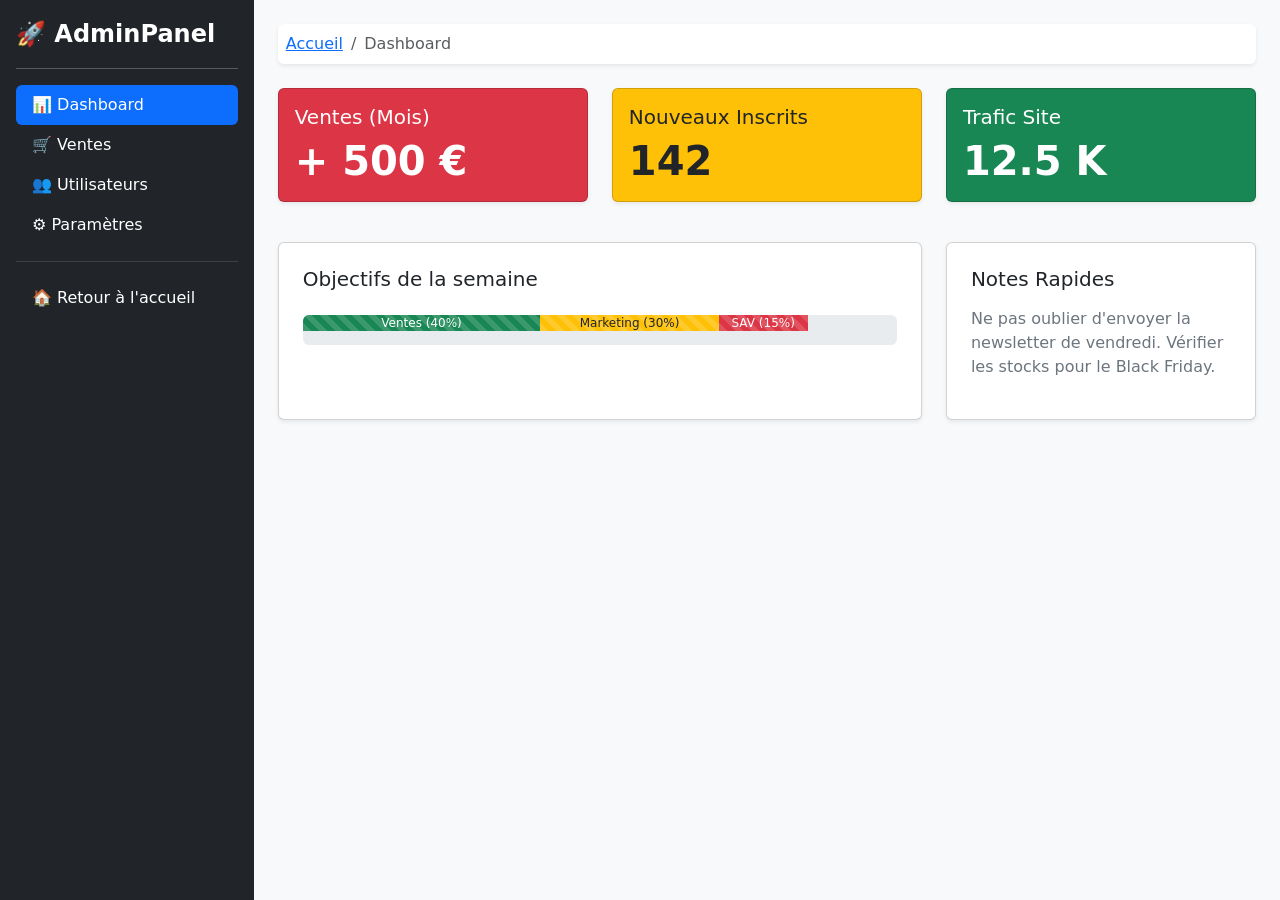
==== bootstrap.html @ 1b38f9be "TP - Fil Rouge J4" ====
<!doctype html>
<html lang="fr">
  <head>
    <meta charset="UTF-8" />
    <meta name="viewport" content="width=device-width, initial-scale=1.0" />
    <title>Admin Dashboard Pro</title>
    <link
      href="https://cdn.jsdelivr.net/npm/bootstrap@5.3.0/dist/css/bootstrap.min.css"
      rel="stylesheet"
    />
    <style>
      /* Style spécifique pour la sidebar sur PC et Mobile */
      .sidebar {
        width: 280px;
        min-height: 100vh;
      }
      .nav-link.active {
        background-color: #0d6efd !important;
      }
      .nav-link:hover {
        background-color: rgba(255, 255, 255, 0.1);
      }
      /* Sur mobile, la sidebar passe au-dessus et prend 100% */
      @media screen and (max-width: 768px) {
        .sidebar {
          width: 100%;
          min-height: auto;
        }
      }
      .avatar {
        width: 50px;
        height: 50px;
        object-fit: cover;
        border-radius: 50%;
      }
    </style>
  </head>
  <body>
    <div class="d-flex flex-column flex-md-row min-vh-100 bg-light">
      <nav class="sidebar bg-dark text-white p-3 d-flex flex-column">
        <a
          href="#"
          class="d-flex align-items-center mb-3 mb-md-0 me-md-auto text-white text-decoration-none"
        >
          <span class="fs-4 fw-bold">🚀 AdminPanel</span>
        </a>
        <hr />
        <ul
          class="nav nav-pills flex-column mb-auto"
          id="pills-tab"
          role="tablist"
        >
          <li class="nav-item" role="presentation">
            <button
              class="nav-link text-white active w-100 text-start"
              id="pills-dashboard-tab"
              data-bs-toggle="pill"
              data-bs-target="#pills-dashboard"
              type="button"
              role="tab"
              aria-controls="pills-dashboard"
              aria-selected="true"
            >
              📊 Dashboard
            </button>
          </li>
          <li class="nav-item" role="presentation">
            <button
              class="nav-link text-white w-100 text-start"
              id="pills-ventes-tab"
              data-bs-toggle="pill"
              data-bs-target="#pills-ventes"
              type="button"
              role="tab"
              aria-controls="pills-ventes"
              aria-selected="false"
            >
              🛒 Ventes
            </button>
          </li>
          <li class="nav-item" role="presentation">
            <button
              class="nav-link text-white w-100 text-start"
              id="pills-utilisateurs-tab"
              data-bs-toggle="pill"
              data-bs-target="#pills-utilisateurs"
              type="button"
              role="tab"
              aria-controls="pills-utilisateurs"
              aria-selected="false"
            >
              👥 Utilisateurs
            </button>
          </li>
          <li class="nav-item" role="presentation">
            <button
              class="nav-link text-white w-100 text-start"
              id="pills-parametres-tab"
              data-bs-toggle="pill"
              data-bs-target="#pills-parametres"
              type="button"
              role="tab"
              aria-controls="pills-parametres"
              aria-selected="false"
            >
              ⚙️ Paramètres
            </button>
          </li>
          </li>
          
          <hr class="text-white-50"> 

          <li class="nav-item">
            <a href="accueil.html" class="nav-link text-white w-100 text-start">
              🏠 Retour à l'accueil
            </a>
          </li>
        </ul>
      </nav>

      <main class="flex-grow-1 p-4 tab-content" id="pills-tabContent">
        <div
          class="tab-pane fade show active"
          id="pills-dashboard"
          role="tabpanel"
          aria-labelledby="pills-dashboard-tab"
        >
          <nav aria-label="breadcrumb">
            <ol class="breadcrumb bg-white p-2 rounded shadow-sm">
              <li class="breadcrumb-item"><a href="#">Accueil</a></li>
              <li class="breadcrumb-item active" aria-current="page">
                Dashboard
              </li>
            </ol>
          </nav>

          <div class="row mt-4">
            <div class="col-md-4 mb-3">
              <div class="card text-white bg-danger shadow-sm h-100">
                <div class="card-body">
                  <h5 class="card-title">Ventes (Mois)</h5>
                  <p class="card-text display-6 fw-bold">+ 500 €</p>
                </div>
              </div>
            </div>
            <div class="col-md-4 mb-3">
              <div class="card text-dark bg-warning shadow-sm h-100">
                <div class="card-body">
                  <h5 class="card-title">Nouveaux Inscrits</h5>
                  <p class="card-text display-6 fw-bold">142</p>
                </div>
              </div>
            </div>
            <div class="col-md-4 mb-3">
              <div class="card text-white bg-success shadow-sm h-100">
                <div class="card-body">
                  <h5 class="card-title">Trafic Site</h5>
                  <p class="card-text display-6 fw-bold">12.5 K</p>
                </div>
              </div>
            </div>
          </div>

          <div class="row mt-4">
            <div class="col-lg-8 mb-4">
              <div class="card shadow-sm p-4 h-100">
                <h5 class="mb-4">Objectifs de la semaine</h5>
                <div class="progress-stacked" style="height: 30px">
                  <div
                    class="progress"
                    role="progressbar"
                    style="width: 40%"
                    aria-valuenow="40"
                    aria-valuemin="0"
                    aria-valuemax="100"
                  >
                    <div
                      class="progress-bar progress-bar-striped progress-bar-animated bg-success"
                    >
                      Ventes (40%)
                    </div>
                  </div>
                  <div
                    class="progress"
                    role="progressbar"
                    style="width: 30%"
                    aria-valuenow="30"
                    aria-valuemin="0"
                    aria-valuemax="100"
                  >
                    <div
                      class="progress-bar progress-bar-striped progress-bar-animated bg-warning text-dark"
                    >
                      Marketing (30%)
                    </div>
                  </div>
                  <div
                    class="progress"
                    role="progressbar"
                    style="width: 15%"
                    aria-valuenow="15"
                    aria-valuemin="0"
                    aria-valuemax="100"
                  >
                    <div
                      class="progress-bar progress-bar-striped progress-bar-animated bg-danger"
                    >
                      SAV (15%)
                    </div>
                  </div>
                </div>
              </div>
            </div>

            <div class="col-lg-4 mb-4">
              <div class="card shadow-sm p-4 h-100">
                <h5 class="mb-3">Notes Rapides</h5>
                <p class="text-secondary">
                  Ne pas oublier d'envoyer la newsletter de vendredi. Vérifier
                  les stocks pour le Black Friday.
                </p>
              </div>
            </div>
          </div>
        </div>

        <div
          class="tab-pane fade"
          id="pills-ventes"
          role="tabpanel"
          aria-labelledby="pills-ventes-tab"
        >
          <h2 class="mb-4">Historique des Ventes</h2>
          <div class="card shadow-sm">
            <div class="card-body">
              <div class="table-responsive">
                <table class="table table-hover align-middle">
                  <thead class="table-light">
                    <tr>
                      <th>ID Commande</th>
                      <th>Client</th>
                      <th>Date</th>
                      <th>Montant</th>
                      <th>Statut</th>
                      <th>Action</th>
                    </tr>
                  </thead>
                  <tbody>
                    <tr>
                      <td>#CMD-1024</td>
                      <td>Jean Dupont</td>
                      <td>19 Mars 2026</td>
                      <td><strong>149,99 €</strong></td>
                      <td><span class="badge bg-success">Payée</span></td>
                      <td>
                        <button class="btn btn-sm btn-outline-primary">
                          Voir
                        </button>
                      </td>
                    </tr>
                    <tr>
                      <td>#CMD-1025</td>
                      <td>Marie Curie</td>
                      <td>18 Mars 2026</td>
                      <td><strong>89,50 €</strong></td>
                      <td>
                        <span class="badge bg-warning text-dark"
                          >En attente</span
                        >
                      </td>
                      <td>
                        <button class="btn btn-sm btn-outline-primary">
                          Voir
                        </button>
                      </td>
                    </tr>
                    <tr>
                      <td>#CMD-1026</td>
                      <td>Alan Turing</td>
                      <td>17 Mars 2026</td>
                      <td><strong>299,00 €</strong></td>
                      <td><span class="badge bg-danger">Annulée</span></td>
                      <td>
                        <button class="btn btn-sm btn-outline-primary">
                          Voir
                        </button>
                      </td>
                    </tr>
                  </tbody>
                </table>
              </div>
              <nav aria-label="Page navigation">
                <ul class="pagination justify-content-end mb-0">
                  <li class="page-item disabled">
                    <a class="page-link" href="#">Précédent</a>
                  </li>
                  <li class="page-item active">
                    <a class="page-link" href="#">1</a>
                  </li>
                  <li class="page-item"><a class="page-link" href="#">2</a></li>
                  <li class="page-item">
                    <a class="page-link" href="#">Suivant</a>
                  </li>
                </ul>
              </nav>
            </div>
          </div>
        </div>

        <div
          class="tab-pane fade"
          id="pills-utilisateurs"
          role="tabpanel"
          aria-labelledby="pills-utilisateurs-tab"
        >
          <div class="d-flex justify-content-between align-items-center mb-4">
            <h2>Gestion des Utilisateurs</h2>
            <button
              class="btn btn-primary"
              data-bs-toggle="modal"
              data-bs-target="#addUserModal"
            >
              + Ajouter
            </button>
          </div>

          <div class="row">
            <div class="col-md-6 col-lg-4 mb-4">
              <div class="card shadow-sm h-100 text-center p-3">
                <img
                  src="https://ui-avatars.com/api/?name=Sophie+Martin&background=random"
                  class="avatar mx-auto mb-3"
                  alt="Sophie"
                />
                <h5 class="card-title mb-1">Sophie Martin</h5>
                <p class="text-muted small mb-3">Admin Système</p>
                <div class="d-grid gap-2">
                  <button class="btn btn-outline-secondary btn-sm">
                    Éditer profil
                  </button>
                </div>
              </div>
            </div>
            <div class="col-md-6 col-lg-4 mb-4">
              <div class="card shadow-sm h-100 text-center p-3">
                <img
                  src="https://ui-avatars.com/api/?name=Lucas+Petit&background=random"
                  class="avatar mx-auto mb-3"
                  alt="Lucas"
                />
                <h5 class="card-title mb-1">Lucas Petit</h5>
                <p class="text-muted small mb-3">Éditeur</p>
                <div class="d-grid gap-2">
                  <button class="btn btn-outline-secondary btn-sm">
                    Éditer profil
                  </button>
                </div>
              </div>
            </div>
          </div>
        </div>

        <div
          class="tab-pane fade"
          id="pills-parametres"
          role="tabpanel"
          aria-labelledby="pills-parametres-tab"
        >
          <h2 class="mb-4">Paramètres de l'Application</h2>
          <div class="row">
            <div class="col-lg-6 mb-4">
              <div class="card shadow-sm p-4">
                <h5 class="mb-3">Préférences Générales</h5>
                <form>
                  <div class="mb-3">
                    <label for="siteName" class="form-label">Nom du site</label>
                    <input
                      type="text"
                      class="form-control"
                      id="siteName"
                      value="Mon Super E-commerce"
                    />
                  </div>
                  <div class="mb-3">
                    <label for="currency" class="form-label"
                      >Devise par défaut</label
                    >
                    <select class="form-select" id="currency">
                      <option selected>Euro (€)</option>
                      <option>Dollar ($)</option>
                      <option>Livre (£)</option>
                    </select>
                  </div>
                  <hr />
                  <h6 class="mb-3">Notifications</h6>
                  <div class="form-check form-switch mb-2">
                    <input
                      class="form-check-input"
                      type="checkbox"
                      role="switch"
                      id="notifEmail"
                      checked
                    />
                    <label class="form-check-label" for="notifEmail"
                      >Emails pour les nouvelles ventes</label
                    >
                  </div>
                  <div class="form-check form-switch mb-3">
                    <input
                      class="form-check-input"
                      type="checkbox"
                      role="switch"
                      id="notifUser"
                    />
                    <label class="form-check-label" for="notifUser"
                      >Alertes nouveaux inscrits</label
                    >
                  </div>
                  <button type="submit" class="btn btn-success w-100">
                    Sauvegarder les modifications
                  </button>
                </form>
              </div>
            </div>
          </div>
        </div>
      </main>
    </div>

    <div
      class="modal fade"
      id="addUserModal"
      tabindex="-1"
      aria-labelledby="addUserModalLabel"
      aria-hidden="true"
    >
      <div class="modal-dialog">
        <div class="modal-content">
          <div class="modal-header">
            <h5 class="modal-title" id="addUserModalLabel">
              Nouvel Utilisateur
            </h5>
            <button
              type="button"
              class="btn-close"
              data-bs-dismiss="modal"
              aria-label="Close"
            ></button>
          </div>
          <div class="modal-body">
            <form>
              <div class="mb-3">
                <label class="form-label">Nom complet</label>
                <input
                  type="text"
                  class="form-control"
                  placeholder="Ex: Thomas Dubois"
                />
              </div>
              <div class="mb-3">
                <label class="form-label">Adresse Email</label>
                <input
                  type="email"
                  class="form-control"
                  placeholder="thomas@example.com"
                />
              </div>
              <div class="mb-3">
                <label class="form-label">Rôle</label>
                <select class="form-select">
                  <option selected>Sélectionner un rôle</option>
                  <option value="1">Admin</option>
                  <option value="2">Éditeur</option>
                  <option value="3">Lecteur seul</option>
                </select>
              </div>
            </form>
          </div>
          <div class="modal-footer">
            <button
              type="button"
              class="btn btn-secondary"
              data-bs-dismiss="modal"
            >
              Annuler
            </button>
            <button type="button" class="btn btn-primary">
              Créer le compte
            </button>
          </div>
        </div>
      </div>
    </div>

    <script src="https://cdn.jsdelivr.net/npm/bootstrap@5.3.0/dist/js/bootstrap.bundle.min.js"></script>
  </body>
</html>
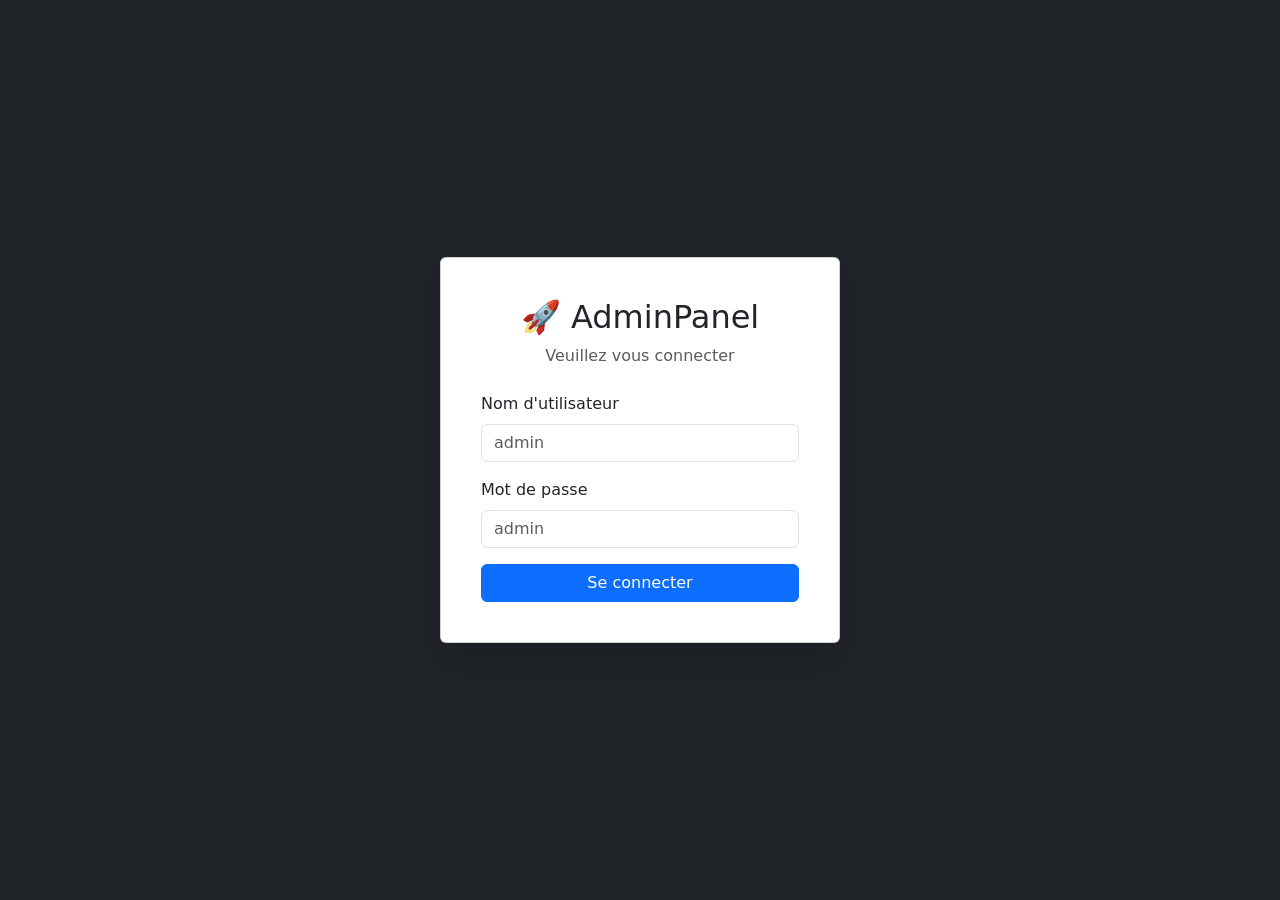
==== commit fc94c107: "mise à jour de bootstrap" ====
--- a/bootstrap.html
+++ b/bootstrap.html
@@ -3,113 +3,128 @@
   <head>
     <meta charset="UTF-8" />
     <meta name="viewport" content="width=device-width, initial-scale=1.0" />
-    <title>Admin Dashboard Pro</title>
+    <title>Admin Dashboard Pro Dynamique</title>
     <link
       href="https://cdn.jsdelivr.net/npm/bootstrap@5.3.0/dist/css/bootstrap.min.css"
       rel="stylesheet"
     />
-    <style>
-      /* Style spécifique pour la sidebar sur PC et Mobile */
-      .sidebar {
-        width: 280px;
-        min-height: 100vh;
-      }
-      .nav-link.active {
-        background-color: #0d6efd !important;
-      }
-      .nav-link:hover {
-        background-color: rgba(255, 255, 255, 0.1);
-      }
-      /* Sur mobile, la sidebar passe au-dessus et prend 100% */
-      @media screen and (max-width: 768px) {
-        .sidebar {
-          width: 100%;
-          min-height: auto;
-        }
-      }
-      .avatar {
-        width: 50px;
-        height: 50px;
-        object-fit: cover;
-        border-radius: 50%;
-      }
-    </style>
+    <link href="bootstrap.css" rel="stylesheet" />
   </head>
   <body>
-    <div class="d-flex flex-column flex-md-row min-vh-100 bg-light">
-      <nav class="sidebar bg-dark text-white p-3 d-flex flex-column">
-        <a
-          href="#"
-          class="d-flex align-items-center mb-3 mb-md-0 me-md-auto text-white text-decoration-none"
-        >
-          <span class="fs-4 fw-bold">🚀 AdminPanel</span>
-        </a>
-        <hr />
-        <ul
-          class="nav nav-pills flex-column mb-auto"
-          id="pills-tab"
-          role="tablist"
-        >
-          <li class="nav-item" role="presentation">
-            <button
-              class="nav-link text-white active w-100 text-start"
-              id="pills-dashboard-tab"
-              data-bs-toggle="pill"
-              data-bs-target="#pills-dashboard"
-              type="button"
-              role="tab"
-              aria-controls="pills-dashboard"
-              aria-selected="true"
-            >
-              📊 Dashboard
+    <div
+      id="login-screen"
+      class="min-vh-100 d-flex align-items-center justify-content-center bg-dark"
+    >
+      <div class="card p-4 shadow-lg" style="width: 100%; max-width: 400px">
+        <div class="card-body">
+          <div class="text-center mb-4">
+            <h2>🚀 AdminPanel</h2>
+            <p class="text-muted">Veuillez vous connecter</p>
+          </div>
+
+          <div class="alert alert-danger d-none" id="login-error">
+            Identifiants incorrects.
+          </div>
+
+          <form id="login-form">
+            <div class="mb-3">
+              <label class="form-label">Nom d'utilisateur</label>
+              <input
+                type="text"
+                id="username"
+                class="form-control"
+                placeholder="admin"
+                required
+              />
+            </div>
+            <div class="mb-3">
+              <label class="form-label">Mot de passe</label>
+              <input
+                type="password"
+                id="password"
+                class="form-control"
+                placeholder="admin"
+                required
+              />
+            </div>
+            <button type="submit" class="btn btn-primary w-100">
+              Se connecter
             </button>
-          </li>
-          <li class="nav-item" role="presentation">
-            <button
-              class="nav-link text-white w-100 text-start"
-              id="pills-ventes-tab"
-              data-bs-toggle="pill"
-              data-bs-target="#pills-ventes"
-              type="button"
-              role="tab"
-              aria-controls="pills-ventes"
-              aria-selected="false"
-            >
-              🛒 Ventes
-            </button>
-          </li>
-          <li class="nav-item" role="presentation">
-            <button
-              class="nav-link text-white w-100 text-start"
-              id="pills-utilisateurs-tab"
-              data-bs-toggle="pill"
-              data-bs-target="#pills-utilisateurs"
-              type="button"
-              role="tab"
-              aria-controls="pills-utilisateurs"
-              aria-selected="false"
-            >
-              👥 Utilisateurs
-            </button>
-          </li>
-          <li class="nav-item" role="presentation">
-            <button
-              class="nav-link text-white w-100 text-start"
-              id="pills-parametres-tab"
-              data-bs-toggle="pill"
-              data-bs-target="#pills-parametres"
-              type="button"
-              role="tab"
-              aria-controls="pills-parametres"
-              aria-selected="false"
-            >
-              ⚙️ Paramètres
-            </button>
-          </li>
-          </li>
-          
+          </form>
+        </div>
+      </div>
+    </div>
+
+    <div id="dashboard-screen" class="d-none">
+      <div class="d-flex flex-column flex-md-row min-vh-100 bg-light">
+        <nav class="sidebar bg-dark text-white p-3 d-flex flex-column">
+          <a
+            href="#"
+            class="d-flex align-items-center mb-3 mb-md-0 me-md-auto text-white text-decoration-none"
+          >
+            <span class="fs-4 fw-bold">🚀 AdminPanel</span>
+          </a>
+          <hr />
+          <ul
+            class="nav nav-pills flex-column mb-auto"
+            id="pills-tab"
+            role="tablist"
+          >
+            <li class="nav-item" role="presentation">
+              <button
+                class="nav-link text-white active w-100 text-start"
+                data-bs-toggle="pill"
+                data-bs-target="#pills-dashboard"
+                type="button"
+                role="tab"
+              >
+                📊 Dashboard
+              </button>
+            </li>
+            <li class="nav-item" role="presentation">
+              <button
+                class="nav-link text-white w-100 text-start"
+                data-bs-toggle="pill"
+                data-bs-target="#pills-ventes"
+                type="button"
+                role="tab"
+              >
+                🛒 Ventes
+              </button>
+            </li>
+            <li class="nav-item" role="presentation">
+              <button
+                class="nav-link text-white w-100 text-start"
+                data-bs-toggle="pill"
+                data-bs-target="#pills-utilisateurs"
+                type="button"
+                role="tab"
+              >
+                👥 Utilisateurs
+              </button>
+            </li>
+            <li class="nav-item" role="presentation">
+              <button
+                class="nav-link text-white w-100 text-start"
+                data-bs-toggle="pill"
+                data-bs-target="#pills-parametres"
+                type="button"
+                role="tab"
+              >
+                ⚙️ Paramètres
+              </button>
+            </li>
+            <hr class="text-white-50" />
+            <li class="nav-item">
+              <button
+                id="btn-logout"
+                class="nav-link text-danger w-100 text-start"
+              >
+                🚪 Déconnexion
+              </button>
+            </li>
+            </li>
           <hr class="text-white-50"> 
-
           <li class="nav-item">
             <a href="accueil.html" class="nav-link text-white w-100 text-start">
               🏠 Retour à l'accueil
@@ -117,381 +132,119 @@
           </li>
         </ul>
       </nav>
-
-      <main class="flex-grow-1 p-4 tab-content" id="pills-tabContent">
-        <div
-          class="tab-pane fade show active"
-          id="pills-dashboard"
-          role="tabpanel"
-          aria-labelledby="pills-dashboard-tab"
-        >
-          <nav aria-label="breadcrumb">
-            <ol class="breadcrumb bg-white p-2 rounded shadow-sm">
-              <li class="breadcrumb-item"><a href="#">Accueil</a></li>
-              <li class="breadcrumb-item active" aria-current="page">
-                Dashboard
-              </li>
-            </ol>
-          </nav>
-
-          <div class="row mt-4">
-            <div class="col-md-4 mb-3">
-              <div class="card text-white bg-danger shadow-sm h-100">
-                <div class="card-body">
-                  <h5 class="card-title">Ventes (Mois)</h5>
-                  <p class="card-text display-6 fw-bold">+ 500 €</p>
-                </div>
-              </div>
-            </div>
-            <div class="col-md-4 mb-3">
-              <div class="card text-dark bg-warning shadow-sm h-100">
-                <div class="card-body">
-                  <h5 class="card-title">Nouveaux Inscrits</h5>
-                  <p class="card-text display-6 fw-bold">142</p>
-                </div>
-              </div>
-            </div>
-            <div class="col-md-4 mb-3">
-              <div class="card text-white bg-success shadow-sm h-100">
-                <div class="card-body">
-                  <h5 class="card-title">Trafic Site</h5>
-                  <p class="card-text display-6 fw-bold">12.5 K</p>
-                </div>
-              </div>
-            </div>
-          </div>
-
-          <div class="row mt-4">
-            <div class="col-lg-8 mb-4">
-              <div class="card shadow-sm p-4 h-100">
-                <h5 class="mb-4">Objectifs de la semaine</h5>
-                <div class="progress-stacked" style="height: 30px">
+          </ul>
+          
+        </nav>
+
+        <main class="flex-grow-1 p-4 tab-content" id="pills-tabContent">
+          <div
+            class="tab-pane fade show active"
+            id="pills-dashboard"
+            role="tabpanel"
+          >
+            <h2 class="mb-4">Dashboard</h2>
+            <div class="row mt-4">
+              <div class="col-md-4 mb-3">
+                <div class="card text-white bg-danger shadow-sm h-100">
+                  <div class="card-body">
+                    <h5 class="card-title">Ventes (Mois)</h5>
+                    <p class="card-text display-6 fw-bold" id="stat-ventes">
+                      ...
+                    </p>
+                  </div>
+                </div>
+              </div>
+              <div class="col-md-4 mb-3">
+                <div class="card text-dark bg-warning shadow-sm h-100">
+                  <div class="card-body">
+                    <h5 class="card-title">Nouveaux Inscrits</h5>
+                    <p class="card-text display-6 fw-bold" id="stat-inscrits">
+                      ...
+                    </p>
+                  </div>
+                </div>
+              </div>
+              <div class="col-md-4 mb-3">
+                <div class="card text-white bg-success shadow-sm h-100">
+                  <div class="card-body">
+                    <h5 class="card-title">Trafic Site</h5>
+                    <p class="card-text display-6 fw-bold" id="stat-trafic">
+                      ...
+                    </p>
+                  </div>
+                </div>
+              </div>
+            </div>
+            <div class="row mt-4">
+              <div class="col-lg-8 mb-4">
+                <div class="card shadow-sm p-4 h-100">
+                  <h5 class="mb-4">Objectifs de la semaine</h5>
                   <div
-                    class="progress"
-                    role="progressbar"
-                    style="width: 40%"
-                    aria-valuenow="40"
-                    aria-valuemin="0"
-                    aria-valuemax="100"
-                  >
-                    <div
-                      class="progress-bar progress-bar-striped progress-bar-animated bg-success"
-                    >
-                      Ventes (40%)
-                    </div>
-                  </div>
-                  <div
-                    class="progress"
-                    role="progressbar"
-                    style="width: 30%"
-                    aria-valuenow="30"
-                    aria-valuemin="0"
-                    aria-valuemax="100"
-                  >
-                    <div
-                      class="progress-bar progress-bar-striped progress-bar-animated bg-warning text-dark"
-                    >
-                      Marketing (30%)
-                    </div>
-                  </div>
-                  <div
-                    class="progress"
-                    role="progressbar"
-                    style="width: 15%"
-                    aria-valuenow="15"
-                    aria-valuemin="0"
-                    aria-valuemax="100"
-                  >
-                    <div
-                      class="progress-bar progress-bar-striped progress-bar-animated bg-danger"
-                    >
-                      SAV (15%)
-                    </div>
-                  </div>
-                </div>
-              </div>
-            </div>
-
-            <div class="col-lg-4 mb-4">
-              <div class="card shadow-sm p-4 h-100">
-                <h5 class="mb-3">Notes Rapides</h5>
-                <p class="text-secondary">
-                  Ne pas oublier d'envoyer la newsletter de vendredi. Vérifier
-                  les stocks pour le Black Friday.
-                </p>
-              </div>
-            </div>
-          </div>
-        </div>
-
-        <div
-          class="tab-pane fade"
-          id="pills-ventes"
-          role="tabpanel"
-          aria-labelledby="pills-ventes-tab"
-        >
-          <h2 class="mb-4">Historique des Ventes</h2>
-          <div class="card shadow-sm">
-            <div class="card-body">
-              <div class="table-responsive">
-                <table class="table table-hover align-middle">
-                  <thead class="table-light">
-                    <tr>
-                      <th>ID Commande</th>
-                      <th>Client</th>
-                      <th>Date</th>
-                      <th>Montant</th>
-                      <th>Statut</th>
-                      <th>Action</th>
-                    </tr>
-                  </thead>
-                  <tbody>
-                    <tr>
-                      <td>#CMD-1024</td>
-                      <td>Jean Dupont</td>
-                      <td>19 Mars 2026</td>
-                      <td><strong>149,99 €</strong></td>
-                      <td><span class="badge bg-success">Payée</span></td>
-                      <td>
-                        <button class="btn btn-sm btn-outline-primary">
-                          Voir
-                        </button>
-                      </td>
-                    </tr>
-                    <tr>
-                      <td>#CMD-1025</td>
-                      <td>Marie Curie</td>
-                      <td>18 Mars 2026</td>
-                      <td><strong>89,50 €</strong></td>
-                      <td>
-                        <span class="badge bg-warning text-dark"
-                          >En attente</span
-                        >
-                      </td>
-                      <td>
-                        <button class="btn btn-sm btn-outline-primary">
-                          Voir
-                        </button>
-                      </td>
-                    </tr>
-                    <tr>
-                      <td>#CMD-1026</td>
-                      <td>Alan Turing</td>
-                      <td>17 Mars 2026</td>
-                      <td><strong>299,00 €</strong></td>
-                      <td><span class="badge bg-danger">Annulée</span></td>
-                      <td>
-                        <button class="btn btn-sm btn-outline-primary">
-                          Voir
-                        </button>
-                      </td>
-                    </tr>
-                  </tbody>
-                </table>
-              </div>
-              <nav aria-label="Page navigation">
-                <ul class="pagination justify-content-end mb-0">
-                  <li class="page-item disabled">
-                    <a class="page-link" href="#">Précédent</a>
-                  </li>
-                  <li class="page-item active">
-                    <a class="page-link" href="#">1</a>
-                  </li>
-                  <li class="page-item"><a class="page-link" href="#">2</a></li>
-                  <li class="page-item">
-                    <a class="page-link" href="#">Suivant</a>
-                  </li>
-                </ul>
-              </nav>
-            </div>
-          </div>
-        </div>
-
-        <div
-          class="tab-pane fade"
-          id="pills-utilisateurs"
-          role="tabpanel"
-          aria-labelledby="pills-utilisateurs-tab"
-        >
-          <div class="d-flex justify-content-between align-items-center mb-4">
-            <h2>Gestion des Utilisateurs</h2>
-            <button
-              class="btn btn-primary"
-              data-bs-toggle="modal"
-              data-bs-target="#addUserModal"
-            >
-              + Ajouter
-            </button>
-          </div>
-
-          <div class="row">
-            <div class="col-md-6 col-lg-4 mb-4">
-              <div class="card shadow-sm h-100 text-center p-3">
-                <img
-                  src="https://ui-avatars.com/api/?name=Sophie+Martin&background=random"
-                  class="avatar mx-auto mb-3"
-                  alt="Sophie"
-                />
-                <h5 class="card-title mb-1">Sophie Martin</h5>
-                <p class="text-muted small mb-3">Admin Système</p>
-                <div class="d-grid gap-2">
-                  <button class="btn btn-outline-secondary btn-sm">
-                    Éditer profil
-                  </button>
-                </div>
-              </div>
-            </div>
-            <div class="col-md-6 col-lg-4 mb-4">
-              <div class="card shadow-sm h-100 text-center p-3">
-                <img
-                  src="https://ui-avatars.com/api/?name=Lucas+Petit&background=random"
-                  class="avatar mx-auto mb-3"
-                  alt="Lucas"
-                />
-                <h5 class="card-title mb-1">Lucas Petit</h5>
-                <p class="text-muted small mb-3">Éditeur</p>
-                <div class="d-grid gap-2">
-                  <button class="btn btn-outline-secondary btn-sm">
-                    Éditer profil
-                  </button>
-                </div>
-              </div>
-            </div>
-          </div>
-        </div>
-
-        <div
-          class="tab-pane fade"
-          id="pills-parametres"
-          role="tabpanel"
-          aria-labelledby="pills-parametres-tab"
-        >
-          <h2 class="mb-4">Paramètres de l'Application</h2>
-          <div class="row">
-            <div class="col-lg-6 mb-4">
-              <div class="card shadow-sm p-4">
-                <h5 class="mb-3">Préférences Générales</h5>
-                <form>
-                  <div class="mb-3">
-                    <label for="siteName" class="form-label">Nom du site</label>
-                    <input
-                      type="text"
-                      class="form-control"
-                      id="siteName"
-                      value="Mon Super E-commerce"
-                    />
-                  </div>
-                  <div class="mb-3">
-                    <label for="currency" class="form-label"
-                      >Devise par défaut</label
-                    >
-                    <select class="form-select" id="currency">
-                      <option selected>Euro (€)</option>
-                      <option>Dollar ($)</option>
-                      <option>Livre (£)</option>
-                    </select>
-                  </div>
-                  <hr />
-                  <h6 class="mb-3">Notifications</h6>
-                  <div class="form-check form-switch mb-2">
-                    <input
-                      class="form-check-input"
-                      type="checkbox"
-                      role="switch"
-                      id="notifEmail"
-                      checked
-                    />
-                    <label class="form-check-label" for="notifEmail"
-                      >Emails pour les nouvelles ventes</label
-                    >
-                  </div>
-                  <div class="form-check form-switch mb-3">
-                    <input
-                      class="form-check-input"
-                      type="checkbox"
-                      role="switch"
-                      id="notifUser"
-                    />
-                    <label class="form-check-label" for="notifUser"
-                      >Alertes nouveaux inscrits</label
-                    >
-                  </div>
-                  <button type="submit" class="btn btn-success w-100">
-                    Sauvegarder les modifications
-                  </button>
-                </form>
-              </div>
-            </div>
-          </div>
-        </div>
-      </main>
-    </div>
-
-    <div
-      class="modal fade"
-      id="addUserModal"
-      tabindex="-1"
-      aria-labelledby="addUserModalLabel"
-      aria-hidden="true"
-    >
-      <div class="modal-dialog">
-        <div class="modal-content">
-          <div class="modal-header">
-            <h5 class="modal-title" id="addUserModalLabel">
-              Nouvel Utilisateur
-            </h5>
-            <button
-              type="button"
-              class="btn-close"
-              data-bs-dismiss="modal"
-              aria-label="Close"
-            ></button>
-          </div>
-          <div class="modal-body">
-            <form>
-              <div class="mb-3">
-                <label class="form-label">Nom complet</label>
-                <input
-                  type="text"
-                  class="form-control"
-                  placeholder="Ex: Thomas Dubois"
-                />
-              </div>
-              <div class="mb-3">
-                <label class="form-label">Adresse Email</label>
-                <input
-                  type="email"
-                  class="form-control"
-                  placeholder="thomas@example.com"
-                />
-              </div>
-              <div class="mb-3">
-                <label class="form-label">Rôle</label>
-                <select class="form-select">
-                  <option selected>Sélectionner un rôle</option>
-                  <option value="1">Admin</option>
-                  <option value="2">Éditeur</option>
-                  <option value="3">Lecteur seul</option>
-                </select>
-              </div>
-            </form>
-          </div>
-          <div class="modal-footer">
-            <button
-              type="button"
-              class="btn btn-secondary"
-              data-bs-dismiss="modal"
-            >
-              Annuler
-            </button>
-            <button type="button" class="btn btn-primary">
-              Créer le compte
-            </button>
-          </div>
-        </div>
+                    class="progress-stacked"
+                    style="height: 30px"
+                    id="objectifs-container"
+                  ></div>
+                </div>
+              </div>
+              <div class="col-lg-4 mb-4">
+                <div class="card shadow-sm p-4 h-100">
+                  <h5 class="mb-3">Notes Rapides</h5>
+                  <p class="text-secondary" id="notes-rapides">...</p>
+                </div>
+              </div>
+            </div>
+          </div>
+
+          <div class="tab-pane fade" id="pills-ventes" role="tabpanel">
+            <h2 class="mb-4">Historique des Ventes</h2>
+            <div class="card shadow-sm">
+              <div class="card-body">
+                <div class="table-responsive">
+                  <table class="table table-hover align-middle">
+                    <thead class="table-light">
+                      <tr>
+                        <th>ID</th>
+                        <th>Client</th>
+                        <th>Date</th>
+                        <th>Montant</th>
+                        <th>Statut</th>
+                        <th>Action</th>
+                      </tr>
+                    </thead>
+                    <tbody id="sales-table-body"></tbody>
+                  </table>
+                </div>
+              </div>
+            </div>
+          </div>
+
+          <div class="tab-pane fade" id="pills-utilisateurs" role="tabpanel">
+            <div class="d-flex justify-content-between align-items-center mb-4">
+              <h2>Gestion des Utilisateurs</h2>
+              <button
+                class="btn btn-primary"
+                data-bs-toggle="modal"
+                data-bs-target="#addUserModal"
+              >
+                + Ajouter
+              </button>
+            </div>
+            <div class="row" id="users-container">
+              <div class="col-12 text-center text-muted">
+                <div class="spinner-border" role="status"></div>
+              </div>
+            </div>
+          </div>
+
+          <div class="tab-pane fade" id="pills-parametres" role="tabpanel">
+            <h2 class="mb-4">Paramètres</h2>
+            <p>Ici vont vos paramètres...</p>
+          </div>
+        </main>
       </div>
     </div>
 
     <script src="https://cdn.jsdelivr.net/npm/bootstrap@5.3.0/dist/js/bootstrap.bundle.min.js"></script>
+    <script src="bootstrap.js"></script>
   </body>
 </html>
